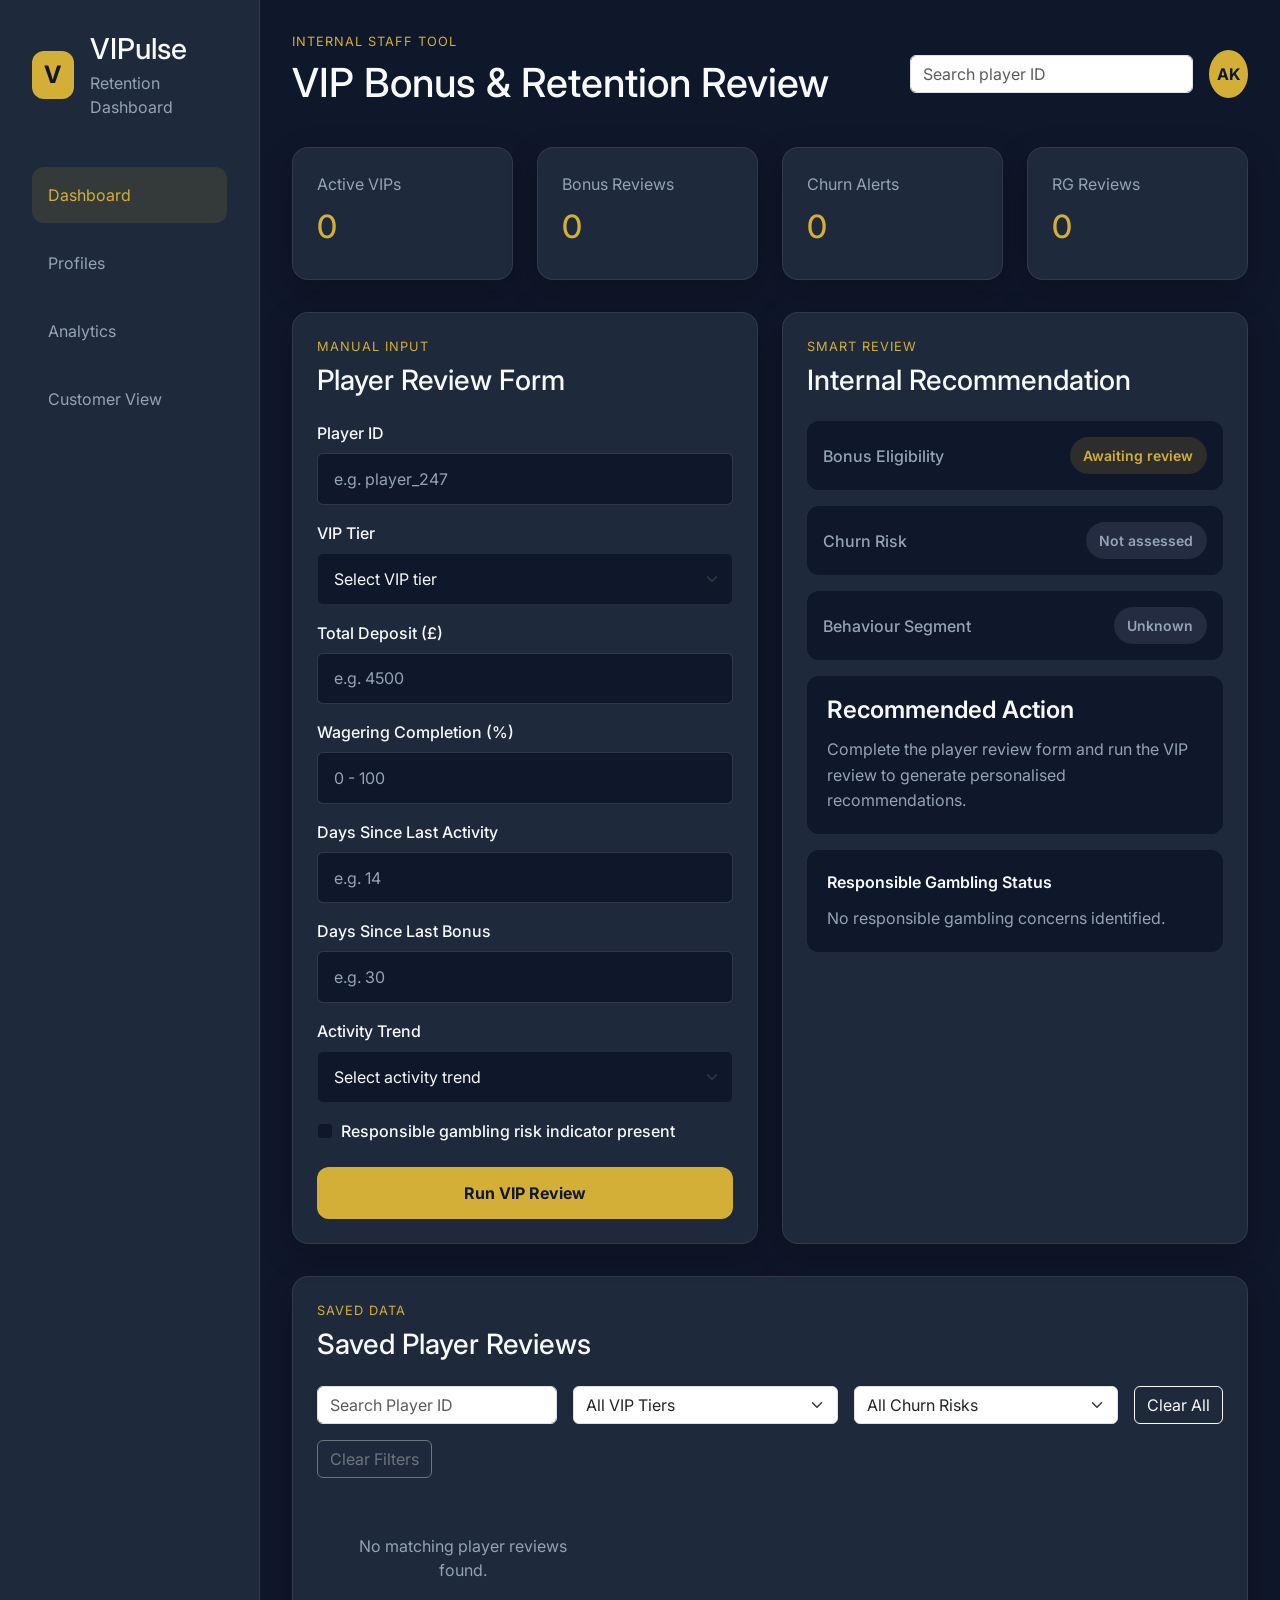
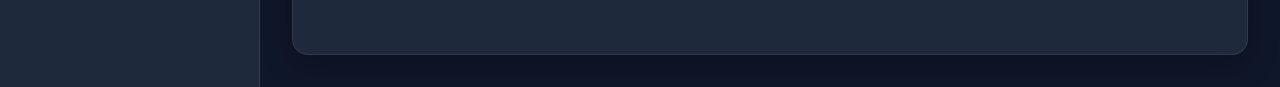
==== index.html @ e241e584 "add last bonus days input and validation to bonus eligibility logic" ====
<!DOCTYPE html>
<html lang="en">
<head>
  <meta charset="UTF-8">
  <meta name="viewport" content="width=device-width, initial-scale=1.0">
  <meta name="description" content="VIPulse is an interactive VIP retention and bonus review dashboard prototype for iGaming teams.">
  <title>VIPulse | Dashboard</title>

  <!-- Google Font: Inter -->
  <link rel="preconnect" href="https://fonts.googleapis.com">
  <link rel="preconnect" href="https://fonts.gstatic.com" crossorigin>
  <link href="https://fonts.googleapis.com/css2?family=Inter:wght@400;500;600;700;800&display=swap" rel="stylesheet">

  <!-- Bootstrap CSS -->
  <link href="https://cdn.jsdelivr.net/npm/bootstrap@5.3.3/dist/css/bootstrap.min.css" rel="stylesheet">

  <!-- Custom CSS -->
  <link rel="stylesheet" href="assets/css/style.css">
</head>

<body>
  <div class="dashboard-wrapper">

    <!-- Sidebar navigation -->
    <aside class="sidebar">
      <div class="brand">
        <span class="brand-icon">V</span>
        <div>
          <h1>VIPulse</h1>
          <p>Retention Dashboard</p>
        </div>
      </div>

      <nav class="sidebar-nav" aria-label="Main navigation">
        <a href="index.html" class="nav-link active">Dashboard</a>
        <a href="pages/profiles.html" class="nav-link">Profiles</a>
        <a href="pages/analytics.html" class="nav-link">Analytics</a>
        <a href="pages/customer-preview.html" class="nav-link">Customer View</a>
      </nav>
    </aside>

    <!-- Main dashboard content -->
    <div class="main-content">

      <!-- Page header -->
      <header class="page-header">
        <div>
          <p class="eyebrow">Internal staff tool</p>
          <h2>VIP Bonus & Retention Review</h2>
        </div>

        <div class="header-actions">
          <input type="search" class="form-control search-input" placeholder="Search player ID">
          <div class="profile-badge">AK</div>
        </div>
      </header>

      <!-- Statistics summary cards -->
      <section class="stats-section" aria-label="Dashboard summary">
       <article class="stat-card">
    <p>Active VIPs</p>
    <h3 id="active-vips-count">0</h3>
</article>

        <article class="stat-card">
    <p>Bonus Reviews</p>
    <h3 id="bonus-reviews-count">0</h3>
</article>

<article class="stat-card">
    <p>Churn Alerts</p>
    <h3 id="churn-alerts-count">0</h3>
</article>

        <article class="stat-card">
    <p>RG Reviews</p>
    <h3 id="rg-reviews-count">0</h3>
</article>
      </section>

      <!-- Review form and recommendation area -->
      <main class="dashboard-main">
        <section class="panel">
          <div class="section-heading">
            <p class="eyebrow">Manual input</p>
            <h3>Player Review Form</h3>
          </div>

      <form id="player-review-form" class="player-form" novalidate>
  <div class="mb-3">
    <label for="player-id" class="form-label">Player ID</label>
    <input type="text" id="player-id" class="form-control" placeholder="e.g. player_247">
    <div class="invalid-feedback">Player ID is required.</div>
  </div>

  <div class="mb-3">
    <label for="vip-tier" class="form-label">VIP Tier</label>
    <select id="vip-tier" class="form-select">
      <option value="">Select VIP tier</option>
      <option value="silver">Silver</option>
      <option value="gold">Gold</option>
      <option value="platinum">Platinum</option>
      <option value="diamond">Diamond</option>
    </select>
    <div class="invalid-feedback">Please select a VIP tier.</div>
  </div>

  <div class="mb-3">
    <label for="total-deposit" class="form-label">Total Deposit (£)</label>
    <input type="number" id="total-deposit" class="form-control" placeholder="e.g. 4500" min="0">
    <div class="invalid-feedback">Total deposit must be 0 or above.</div>
  </div>

  <div class="mb-3">
    <label for="wagering-completion" class="form-label">Wagering Completion (%)</label>
    <input type="number" id="wagering-completion" class="form-control" placeholder="0 - 100" min="0" max="100">
    <div class="invalid-feedback">Wagering completion must be between 0 and 100.</div>
  </div>

  <div class="mb-3">
    <label for="last-active-days" class="form-label">Days Since Last Activity</label>
    <input type="number" id="last-active-days" class="form-control" placeholder="e.g. 14" min="0">
    <div class="invalid-feedback">Days since last activity must be 0 or above.</div>
  </div>

  <div class="mb-3">
    <label for="last-bonus-days" class="form-label">
        Days Since Last Bonus
    </label>

    <input
        type="number"
        id="last-bonus-days"
        class="form-control"
        placeholder="e.g. 30"
        min="0">

    <div class="invalid-feedback">
        Days since last bonus must be 0 or above.
    </div>
</div>

  <div class="mb-3">
    <label for="activity-trend" class="form-label">Activity Trend</label>
    <select id="activity-trend" class="form-select">
      <option value="">Select activity trend</option>
      <option value="increasing">Increasing</option>
      <option value="stable">Stable</option>
      <option value="decreasing">Decreasing</option>
      <option value="inactive">Inactive</option>
    </select>
    <div class="invalid-feedback">Please select an activity trend.</div>
  </div>

  <div class="form-check mb-4">
    <input type="checkbox" id="rg-risk" class="form-check-input">
    <label for="rg-risk" class="form-check-label">
      Responsible gambling risk indicator present
    </label>
  </div>

  <button type="submit" class="btn submit-btn w-100">
    Run VIP Review
  </button>
  <div id="success-message" class="success-message">
    Player review completed and saved successfully.
</div>
</form>
        </section>

        <section class="panel">
          <div class="section-heading">
            <p class="eyebrow">Smart review</p>
            <h3>Internal Recommendation</h3>
          </div>

          <div class="recommendation-container">

  <div class="recommendation-item">
    <span class="recommendation-label">Bonus Eligibility</span>
    <span id="bonus-status" class="status-badge pending">
      Awaiting review
    </span>
  </div>

  <div class="recommendation-item">
    <span class="recommendation-label">Churn Risk</span>
    <span id="churn-status" class="status-badge neutral">
      Not assessed
    </span>
  </div>

  <div class="recommendation-item">
    <span class="recommendation-label">Behaviour Segment</span>
    <span id="segment-status" class="status-badge neutral">
      Unknown
    </span>
  </div>

  <div class="recommendation-alert">
    <h4>Recommended Action</h4>

    <p id="recommendation-text">
      Complete the player review form and run the VIP review to generate personalised recommendations.
    </p>
  </div>

  <div class="rg-warning">
    <span>Responsible Gambling Status</span>

    <p id="rg-status">
      No responsible gambling concerns identified.
    </p>
  </div>

</div>
        </section>
      </main>

      <!-- Saved reviews section -->
      <section class="panel saved-reviews-section">
        <div class="section-heading">
          <p class="eyebrow">Saved data</p>
          <h3>Saved Player Reviews</h3>
        </div>

  <div class="saved-reviews-header">

    <div class="review-filters">

        <input
            type="search"
            id="search-player"
            class="form-control"
            placeholder="Search Player ID">

        <select id="filter-tier" class="form-select">
            <option value="">All VIP Tiers</option>
            <option value="silver">Silver</option>
            <option value="gold">Gold</option>
            <option value="platinum">Platinum</option>
            <option value="diamond">Diamond</option>
        </select>

        <select id="filter-churn" class="form-select">
            <option value="">All Churn Risks</option>
            <option value="High risk">High Risk</option>
            <option value="Medium risk">Medium Risk</option>
            <option value="Low risk">Low Risk</option>
        </select>

        <button id="clear-filters-btn" class="btn btn-outline-secondary">
            Clear Filters
        </button>

    </div>

    <button id="clear-reviews-btn" class="btn btn-outline-light">
        Clear All
    </button>

</div>

<div id="saved-reviews-container" class="saved-reviews-grid">
  <p class="empty-state">
    No player reviews saved yet.
  </p>
</div>
      </section>

    </div>
  </div>

  <!-- Bootstrap JavaScript -->
  <script src="https://cdn.jsdelivr.net/npm/bootstrap@5.3.3/dist/js/bootstrap.bundle.min.js"></script>

  <!-- Custom JavaScript -->
  <script src="assets/js/app.js"></script>
</body>
</html>
---- assets/css/style.css ----
/* =====================
   CSS VARIABLES
===================== */

:root {
    --bg-primary: #0f172a;
    --bg-secondary: #1e293b;
    --bg-tertiary: #334155;

    --accent-gold: #d4af37;

    --text-primary: #f8fafc;
    --text-secondary: #94a3b8;

    --border-color: rgba(255, 255, 255, 0.08);

    --shadow: 0 10px 30px rgba(0, 0, 0, 0.25);

    --sidebar-width: 260px;

    --border-radius: 16px;
}

/* =====================
   RESET
===================== */

* {
    margin: 0;
    padding: 0;
    box-sizing: border-box;
}

body {
    font-family: "Inter", sans-serif;
    background-color: var(--bg-primary);
    color: var(--text-primary);
}

/* =====================
   LAYOUT
===================== */

.dashboard-wrapper {
    display: grid;
    grid-template-columns: var(--sidebar-width) 1fr;
    min-height: 100vh;
}

/* =====================
   SIDEBAR
===================== */

.sidebar {
    background-color: var(--bg-secondary);
    padding: 2rem;
    border-right: 1px solid var(--border-color);
}

.brand {
    display: flex;
    align-items: center;
    gap: 1rem;
    margin-bottom: 3rem;
}

.brand-icon {
    width: 48px;
    height: 48px;
    background-color: var(--accent-gold);
    color: var(--bg-primary);
    border-radius: 12px;

    display: flex;
    align-items: center;
    justify-content: center;

    font-weight: 700;
    font-size: 1.5rem;
}

.brand h1 {
    font-size: 1.8rem;
    margin-bottom: 0.25rem;
}

.brand p {
    color: var(--text-secondary);
    margin: 0;
}

.sidebar-nav {
    display: flex;
    flex-direction: column;
    gap: 0.75rem;
}

.sidebar-nav .nav-link {
    color: var(--text-secondary);
    padding: 1rem;
    border-radius: 12px;
    text-decoration: none;
    transition: 0.3s ease;
}

.sidebar-nav .nav-link:hover,
.sidebar-nav .nav-link.active {
    background-color: rgba(212, 175, 55, 0.12);
    color: var(--accent-gold);
}

/* =====================
   MAIN CONTENT
===================== */

.main-content {
    padding: 2rem;
}

.page-header {
    display: flex;
    justify-content: space-between;
    align-items: center;
    margin-bottom: 2rem;
}

.eyebrow {
    color: var(--accent-gold);
    text-transform: uppercase;
    font-size: 0.8rem;
    letter-spacing: 1px;
    margin-bottom: 0.5rem;
}

.page-header h2 {
    font-size: 2.5rem;
}

.header-actions {
    display: flex;
    align-items: center;
    gap: 1rem;
}

.search-input {
    min-width: 260px;
}

.profile-badge {
    width: 48px;
    height: 48px;
    border-radius: 50%;
    background-color: var(--accent-gold);
    color: var(--bg-primary);

    display: flex;
    align-items: center;
    justify-content: center;

    font-weight: 700;
}

/* =====================
   STATS CARDS
===================== */

.stats-section {
    display: grid;
    grid-template-columns: repeat(4, 1fr);
    gap: 1.5rem;

    margin-bottom: 2rem;
}

.stat-card,
.panel {
    background-color: var(--bg-secondary);
    border: 1px solid var(--border-color);
    border-radius: var(--border-radius);
    padding: 1.5rem;
    box-shadow: var(--shadow);
}

.stat-card p {
    color: var(--text-secondary);
    margin-bottom: 0.75rem;
}

.stat-card h3 {
    font-size: 2rem;
    color: var(--accent-gold);
}

/* =====================
   MAIN PANELS
===================== */

.dashboard-main {
    display: grid;
    grid-template-columns: 1fr 1fr;
    gap: 1.5rem;

    margin-bottom: 2rem;
}

.section-heading {
    margin-bottom: 1.5rem;
}

.placeholder-box {
    border: 2px dashed var(--border-color);
    border-radius: 12px;
    min-height: 220px;

    display: flex;
    align-items: center;
    justify-content: center;

    color: var(--text-secondary);
    text-align: center;
    padding: 1rem;
}

/* =====================
   RESPONSIVE
===================== */

@media (max-width: 1024px) {

    .dashboard-wrapper {
        grid-template-columns: 1fr;
    }

    .sidebar {
        border-right: none;
        border-bottom: 1px solid var(--border-color);
    }

    .stats-section,
    .dashboard-main {
        grid-template-columns: 1fr;
    }
}

@media (max-width: 768px) {

    .page-header {
        flex-direction: column;
        align-items: flex-start;
        gap: 1rem;
    }

    .header-actions {
        width: 100%;
        flex-direction: column;
        align-items: stretch;
    }

    .search-input {
        min-width: 100%;
    }

    .stats-section {
        grid-template-columns: repeat(2, 1fr);
    }
}

/* =====================
   FORM STYLING
===================== */

.player-form .form-label,
.player-form .form-check-label {
    color: var(--text-primary);
    font-weight: 500;
}

.player-form .form-control,
.player-form .form-select {
    background-color: var(--bg-primary);
    border: 1px solid var(--border-color);
    color: var(--text-primary);
    padding: 0.8rem 1rem;
}

.player-form .form-control::placeholder {
    color: var(--text-secondary);
}

.player-form .form-control:focus,
.player-form .form-select:focus {
    background-color: var(--bg-primary);
    border-color: var(--accent-gold);
    color: var(--text-primary);
    box-shadow: 0 0 0 0.2rem rgba(212, 175, 55, 0.2);
}

.player-form .form-select option {
    background-color: var(--bg-secondary);
    color: var(--text-primary);
}

.player-form .form-check-input {
    background-color: var(--bg-primary);
    border-color: var(--border-color);
}

.player-form .form-check-input:checked {
    background-color: var(--accent-gold);
    border-color: var(--accent-gold);
}

.submit-btn {
    background-color: var(--accent-gold);
    color: var(--bg-primary);
    font-weight: 700;
    border: none;
    padding: 0.9rem 1rem;
    border-radius: 12px;
}

.submit-btn:hover {
    background-color: #f1c94c;
    color: var(--bg-primary);
}

/* =====================
   RECOMMENDATION PANEL
===================== */

.recommendation-container {
    display: flex;
    flex-direction: column;
    gap: 1rem;
}

.recommendation-item {
    display: flex;
    justify-content: space-between;
    align-items: center;

    padding: 1rem;
    background-color: var(--bg-primary);
    border-radius: 12px;
}

.recommendation-label {
    color: var(--text-secondary);
    font-weight: 500;
}

.status-badge {
    padding: 0.5rem 0.85rem;
    border-radius: 999px;
    font-size: 0.875rem;
    font-weight: 600;
}

.status-badge.pending {
    background-color: rgba(212, 175, 55, 0.15);
    color: var(--accent-gold);
}

.status-badge.neutral {
    background-color: rgba(148, 163, 184, 0.15);
    color: var(--text-secondary);
}

.recommendation-alert,
.rg-warning {
    background-color: var(--bg-primary);
    border-radius: 12px;
    padding: 1.25rem;
}

.recommendation-alert h4,
.rg-warning span {
    display: block;
    margin-bottom: 0.75rem;
    color: var(--text-primary);
    font-weight: 600;
}

.recommendation-alert p,
.rg-warning p {
    margin: 0;
    color: var(--text-secondary);
    line-height: 1.6;
}
.status-badge.success {
    background-color: rgba(34, 197, 94, 0.15);
    color: #22c55e;
}

.status-badge.warning {
    background-color: rgba(245, 158, 11, 0.15);
    color: #f59e0b;
}

.status-badge.danger {
    background-color: rgba(220, 38, 38, 0.15);
    color: #ef4444;
}
/* =====================
   SAVED REVIEWS
===================== */

.saved-reviews-header {
    display: flex;
    justify-content: flex-end;
    margin-bottom: 1.5rem;
}

.saved-reviews-grid {
    display: grid;
    grid-template-columns: repeat(auto-fill, minmax(280px, 1fr));
    gap: 1rem;
}

.review-card {
    background-color: var(--bg-primary);
    border: 1px solid var(--border-color);
    border-radius: 12px;
    padding: 1rem;
}

.review-card h4 {
    margin-bottom: 1rem;
    color: var(--accent-gold);
}

.review-card p {
    margin-bottom: 0.5rem;
    color: var(--text-secondary);
}

.review-card strong {
    color: var(--text-primary);
}

.card-actions {
    margin-top: 1rem;
}

.delete-btn {
    width: 100%;
}

.empty-state {
    color: var(--text-secondary);
    text-align: center;
    padding: 2rem;
}

/* =====================
   SEARCH & FILTERS
===================== */

.review-filters {
    display: flex;
    gap: 1rem;
    flex-wrap: wrap;
}

.review-filters .form-control,
.review-filters .form-select {
    min-width: 180px;
}

.saved-reviews-header {
    display: flex;
    justify-content: space-between;
    align-items: flex-start;
    gap: 1rem;
    margin-bottom: 1.5rem;
}

.review-filters {
    display: flex;
    flex-wrap: wrap;
    gap: 1rem;
    flex: 1;
}

.review-filters .form-control,
.review-filters .form-select {
    min-width: 220px;
    flex: 1;
}

@media (max-width: 768px) {

    .saved-reviews-header {
        flex-direction: column;
        align-items: stretch;
    }

    .review-filters {
        flex-direction: column;
    }
}

/* =====================
   SUCCESS MESSAGE
===================== */

.success-message {
    display: none;
    margin-top: 1rem;
    padding: 0.9rem 1rem;
    border-radius: 12px;
    background-color: rgba(34, 197, 94, 0.15);
    border: 1px solid rgba(34, 197, 94, 0.3);
    color: #22c55e;
    font-weight: 500;
}

.success-message.show {
    display: block;
}
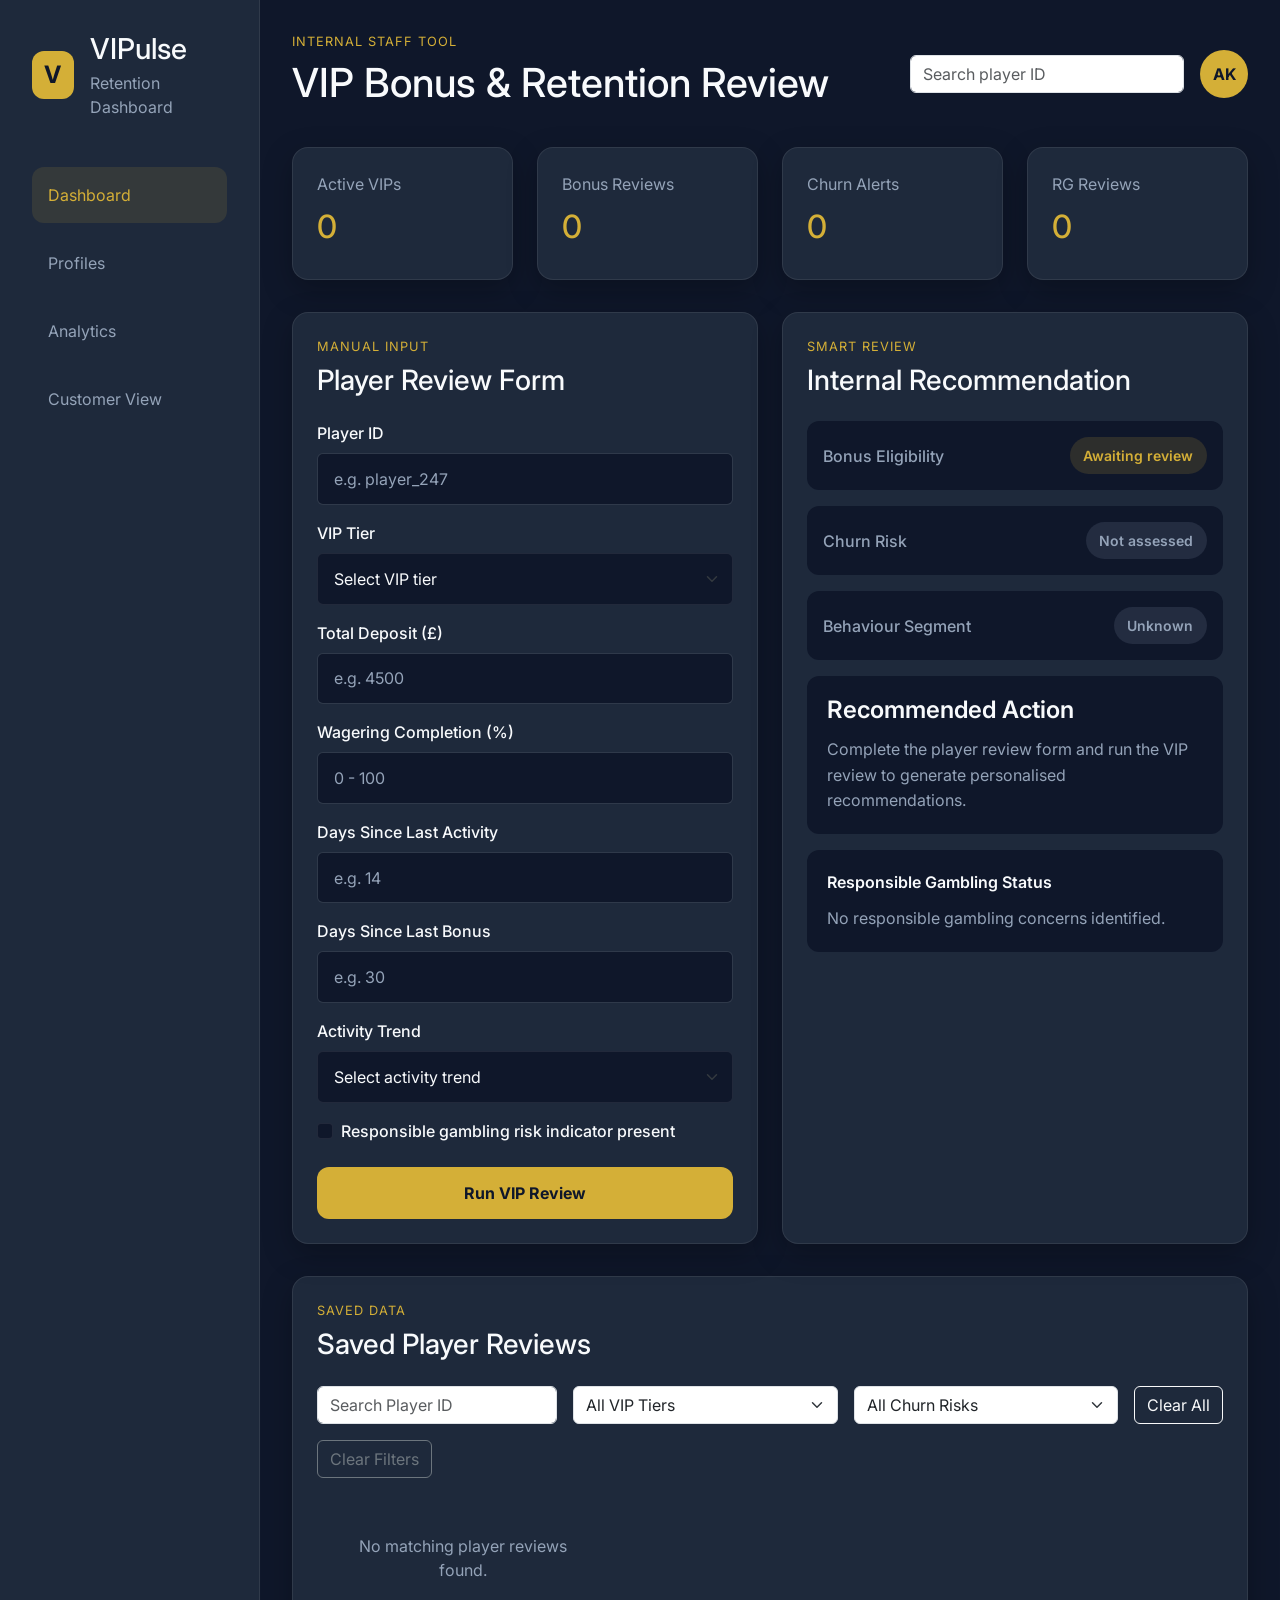
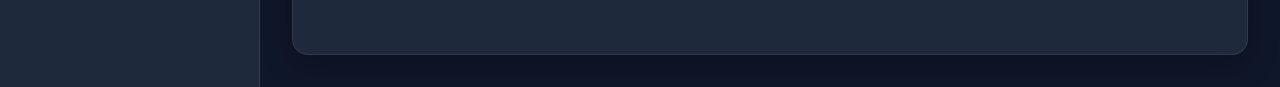
==== commit f0292c51: "add global search and player profile navigation" ====
--- a/index.html
+++ b/index.html
@@ -49,10 +49,21 @@
           <h2>VIP Bonus & Retention Review</h2>
         </div>
 
-        <div class="header-actions">
-          <input type="search" class="form-control search-input" placeholder="Search player ID">
-          <div class="profile-badge">AK</div>
-        </div>
+       <div class="header-actions">
+
+    <form id="global-search-form">
+
+        <input
+            type="search"
+            id="global-player-search"
+            class="form-control search-input"
+            placeholder="Search player ID">
+
+    </form>
+
+    <div class="profile-badge">AK</div>
+
+</div>
       </header>
 
       <!-- Statistics summary cards -->
--- a/assets/css/style.css
+++ b/assets/css/style.css
@@ -517,4 +517,98 @@
 
 .success-message.show {
     display: block;
+}
+
+/* =====================
+   BEHAVIOUR INDICATORS
+===================== */
+
+.behaviour-tags {
+    display: flex;
+    flex-wrap: wrap;
+    gap: 0.5rem;
+    margin: 1rem 0;
+}
+
+.behaviour-tag {
+    padding: 0.4rem 0.7rem;
+    border-radius: 999px;
+    font-size: 0.8rem;
+    font-weight: 600;
+}
+
+.behaviour-tag.success {
+    background-color: rgba(34, 197, 94, 0.15);
+    color: #22c55e;
+}
+
+.behaviour-tag.warning {
+    background-color: rgba(245, 158, 11, 0.15);
+    color: #f59e0b;
+}
+
+.behaviour-tag.danger {
+    background-color: rgba(220, 38, 38, 0.15);
+    color: #ef4444;
+}
+
+.behaviour-tag.neutral {
+    background-color: rgba(148, 163, 184, 0.15);
+    color: var(--text-secondary);
+}
+
+/* =====================
+   PLAYER PROFILE
+===================== */
+
+.profile-page {
+    padding: 3rem;
+}
+
+.profile-container {
+    background-color: var(--card-bg);
+    border-radius: 24px;
+    padding: 2rem;
+}
+
+#profile-content {
+    margin-top: 2rem;
+}
+
+/* =====================
+   PROFILE LIST
+===================== */
+
+.profile-grid {
+    display: grid;
+    grid-template-columns: repeat(auto-fill, minmax(280px, 1fr));
+    gap: 1.5rem;
+}
+
+.profile-card {
+    background-color: var(--card-bg);
+    border-radius: 20px;
+    padding: 1.5rem;
+
+    display: flex;
+    flex-direction: column;
+    height: 100%;
+}
+
+.profile-card h3 {
+    color: var(--accent-gold);
+    margin-bottom: 1rem;
+}
+
+.profile-card p {
+    margin-bottom: 0.75rem;
+}
+
+.view-profile-btn {
+    margin-top: auto;
+    width: 100%;
+}
+
+.profile-card p:last-of-type {
+    margin-bottom: 1.5rem;
 }
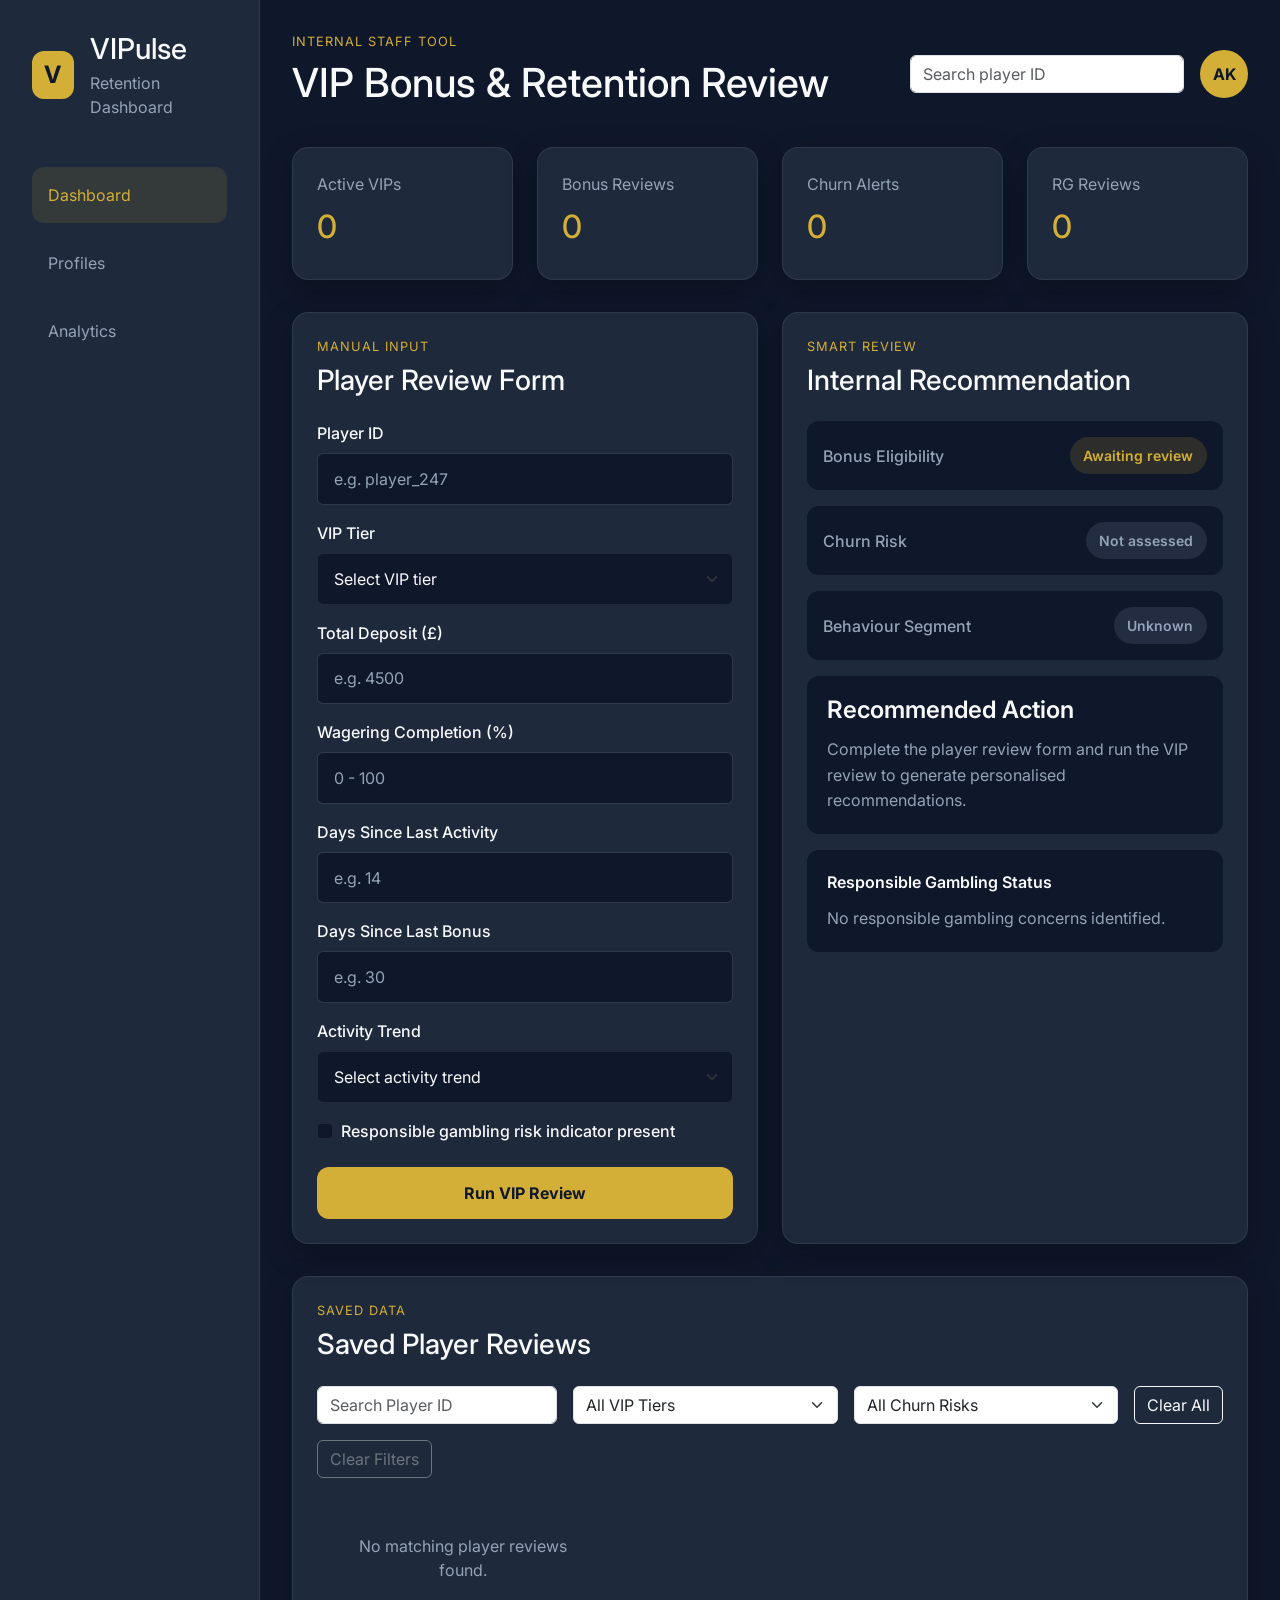
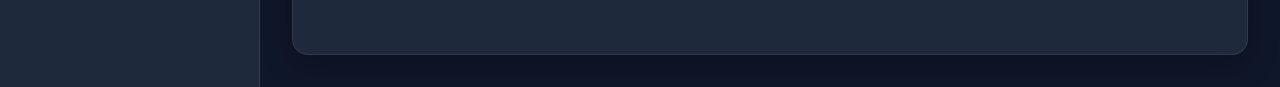
==== commit 387bb498: "Implement dynamic customer preview with personalised VIP messaging" ====
--- a/index.html
+++ b/index.html
@@ -35,7 +35,6 @@
         <a href="index.html" class="nav-link active">Dashboard</a>
         <a href="pages/profiles.html" class="nav-link">Profiles</a>
         <a href="pages/analytics.html" class="nav-link">Analytics</a>
-        <a href="pages/customer-preview.html" class="nav-link">Customer View</a>
       </nav>
     </aside>
 
@@ -58,6 +57,10 @@
             id="global-player-search"
             class="form-control search-input"
             placeholder="Search player ID">
+
+            <div id="search-error-message" class="search-error-message">
+    Player not found.
+</div>
 
     </form>
 
--- a/assets/css/style.css
+++ b/assets/css/style.css
@@ -611,4 +611,219 @@
 
 .profile-card p:last-of-type {
     margin-bottom: 1.5rem;
+}
+
+/* =====================
+   GLOBAL SEARCH ERROR
+===================== */
+
+.search-error-message {
+    display: none;
+    margin-top: 0.5rem;
+    color: #ef4444;
+    font-size: 0.85rem;
+}
+
+.search-error-message.show {
+    display: block;
+}
+
+/* =====================
+   ANALYTICS PAGE
+===================== */
+
+.secondary-page {
+    min-height: 100vh;
+    padding: 3rem;
+    background-color: var(--bg-primary);
+    color: var(--text-primary);
+}
+
+.back-link {
+    display: inline-block;
+    margin-bottom: 2rem;
+    color: var(--accent-gold);
+    text-decoration: none;
+    font-weight: 600;
+}
+
+.back-link:hover {
+    color: #f1c94c;
+}
+
+.analytics-container {
+    max-width: 1200px;
+    margin: 0 auto;
+}
+
+.analytics-container h1 {
+    margin-bottom: 2rem;
+}
+
+.analytics-summary {
+    display: grid;
+    grid-template-columns: repeat(4, 1fr);
+    gap: 1.5rem;
+    margin-bottom: 2rem;
+}
+
+.analytics-card,
+.analytics-section {
+    background-color: var(--bg-secondary);
+    border: 1px solid var(--border-color);
+    border-radius: var(--border-radius);
+    padding: 1.5rem;
+    box-shadow: var(--shadow);
+}
+
+.analytics-card h3 {
+    color: var(--text-secondary);
+    font-size: 1rem;
+    margin-bottom: 1rem;
+}
+
+.analytics-card p {
+    color: var(--accent-gold);
+    font-size: 2rem;
+    font-weight: 800;
+    margin: 0;
+}
+
+.analytics-breakdown {
+    display: grid;
+    grid-template-columns: 1fr 1fr;
+    gap: 1.5rem;
+}
+
+.breakdown-row {
+    display: flex;
+    justify-content: space-between;
+    padding: 0.85rem 0;
+    border-bottom: 1px solid var(--border-color);
+    color: var(--text-secondary);
+}
+
+.breakdown-row strong {
+    color: var(--text-primary);
+}
+
+@media (max-width: 1024px) {
+    .analytics-summary,
+    .analytics-breakdown {
+        grid-template-columns: 1fr 1fr;
+    }
+}
+
+@media (max-width: 768px) {
+    .secondary-page {
+        padding: 1.5rem;
+    }
+
+    .analytics-summary,
+    .analytics-breakdown {
+        grid-template-columns: 1fr;
+    }
+}
+
+.analytics-note {
+    margin-top: 1.5rem;
+    color: var(--text-secondary);
+    font-size: 0.9rem;
+}
+.analytics-update-note {
+    margin-top: 0.5rem;
+    color: var(--text-secondary);
+    font-size: 0.85rem;
+}
+
+/* =====================
+   PROFILE ACTION BUTTONS
+===================== */
+
+.customer-preview-btn {
+    display: block;
+    width: 100%;
+    margin-top: 0.75rem;
+    border-radius: 12px;
+    padding: 0.8rem 1rem;
+    font-weight: 700;
+    text-align: center;
+    text-decoration: none;
+    border: 1px solid var(--accent-gold);
+    color: var(--accent-gold);
+    background-color: transparent;
+}
+
+.customer-preview-btn:hover {
+    background-color: rgba(212, 175, 55, 0.12);
+    color: var(--accent-gold);
+}
+
+/* =====================
+   CUSTOMER PREVIEW
+===================== */
+
+.customer-preview-container {
+    max-width: 900px;
+    margin: 0 auto;
+}
+
+.customer-card {
+    background-color: var(--bg-secondary);
+    border: 1px solid var(--border-color);
+    border-radius: var(--border-radius);
+    box-shadow: var(--shadow);
+    padding: 2rem;
+}
+
+.customer-card h2 {
+    color: var(--accent-gold);
+    margin-bottom: 0.5rem;
+}
+
+.customer-card h3 {
+    margin-top: 2rem;
+    margin-bottom: 1rem;
+    color: var(--text-primary);
+}
+
+.customer-card p {
+    color: var(--text-secondary);
+    line-height: 1.8;
+}
+
+.customer-divider {
+    margin: 2rem 0;
+    border-top: 1px solid var(--border-color);
+}
+
+.customer-status {
+    display: inline-block;
+    margin-top: 1rem;
+    padding: 0.6rem 1rem;
+    border-radius: 999px;
+    background-color: rgba(255, 193, 7, 0.15);
+    color: var(--accent-gold);
+    font-weight: 600;
+}
+
+.customer-help {
+    margin-top: 2rem;
+    padding-top: 1.5rem;
+    border-top: 1px solid var(--border-color);
+}
+
+.customer-help h4 {
+    margin-bottom: 0.5rem;
+}
+
+.customer-help p {
+    margin: 0;
+}
+
+.customer-intro {
+    margin-top: 1rem;
+    color: var(--text-secondary);
+    font-size: 1rem;
+    line-height: 1.6;
 }
